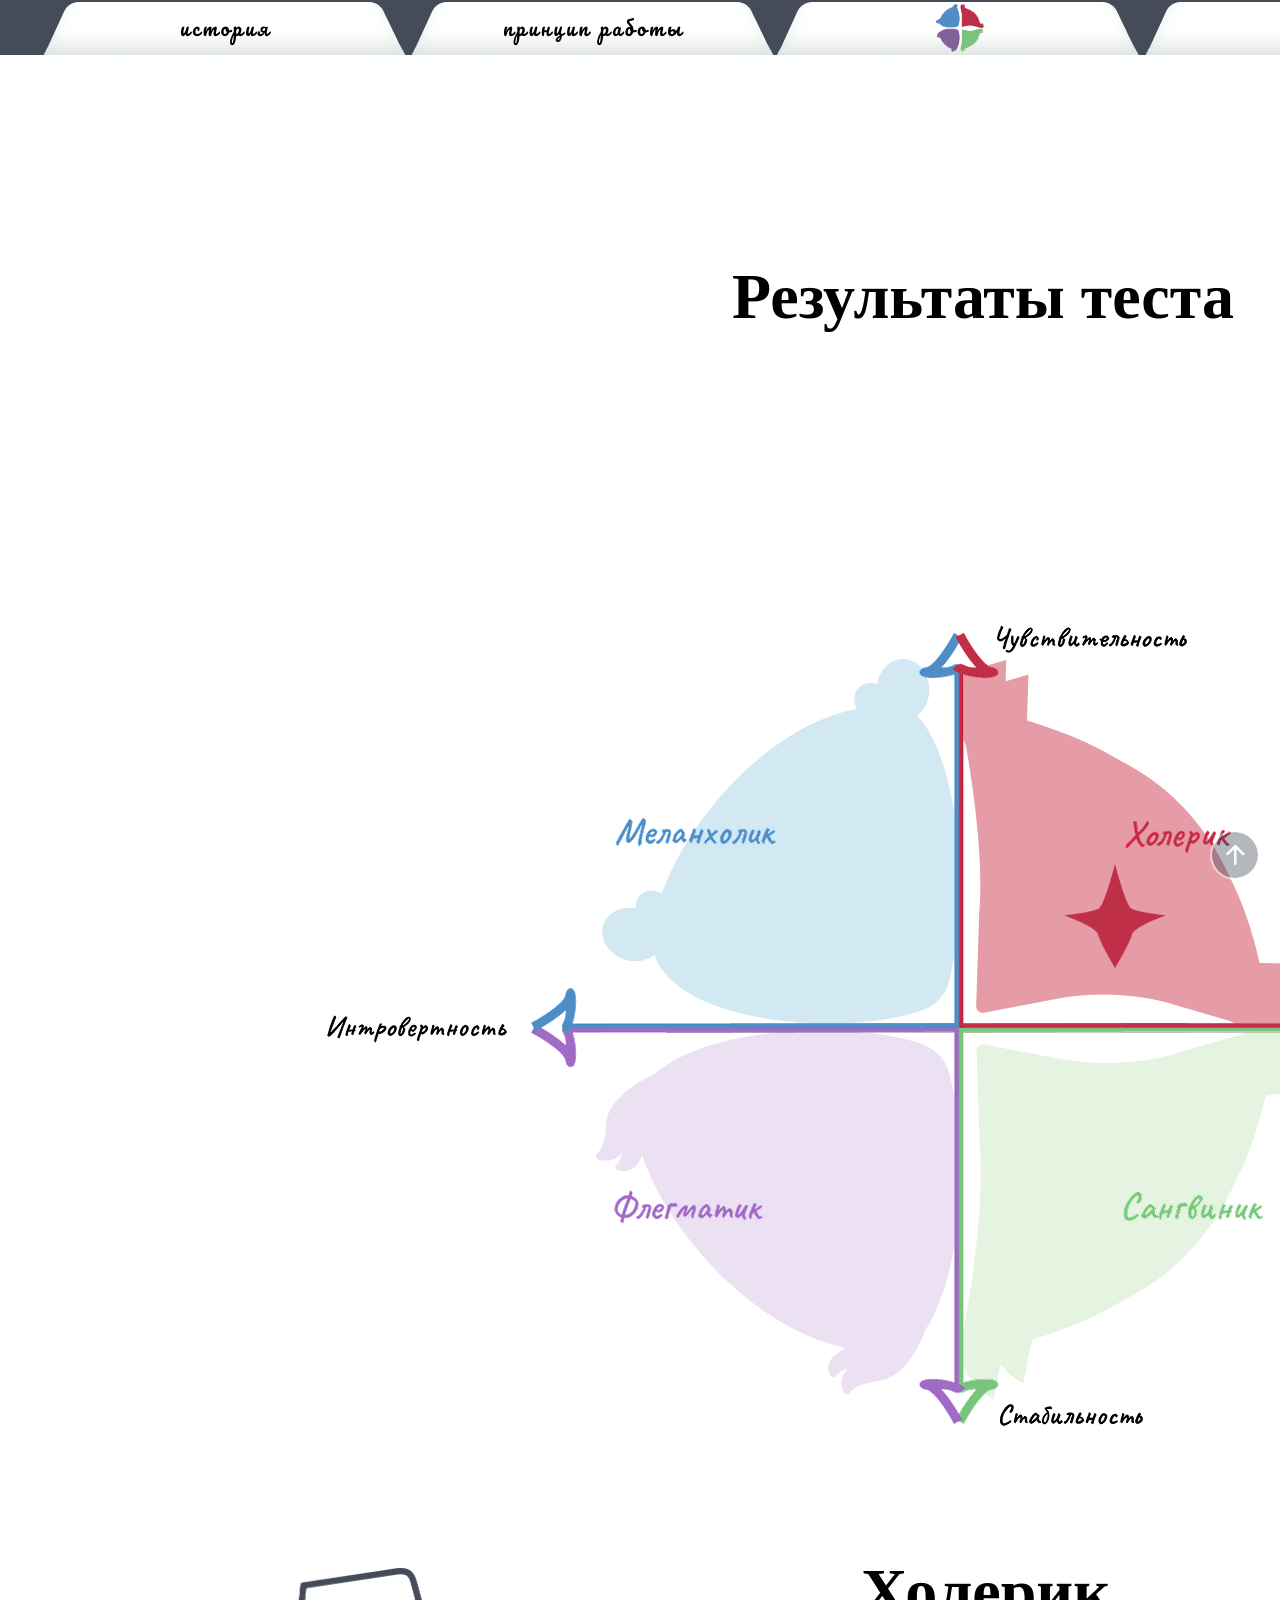
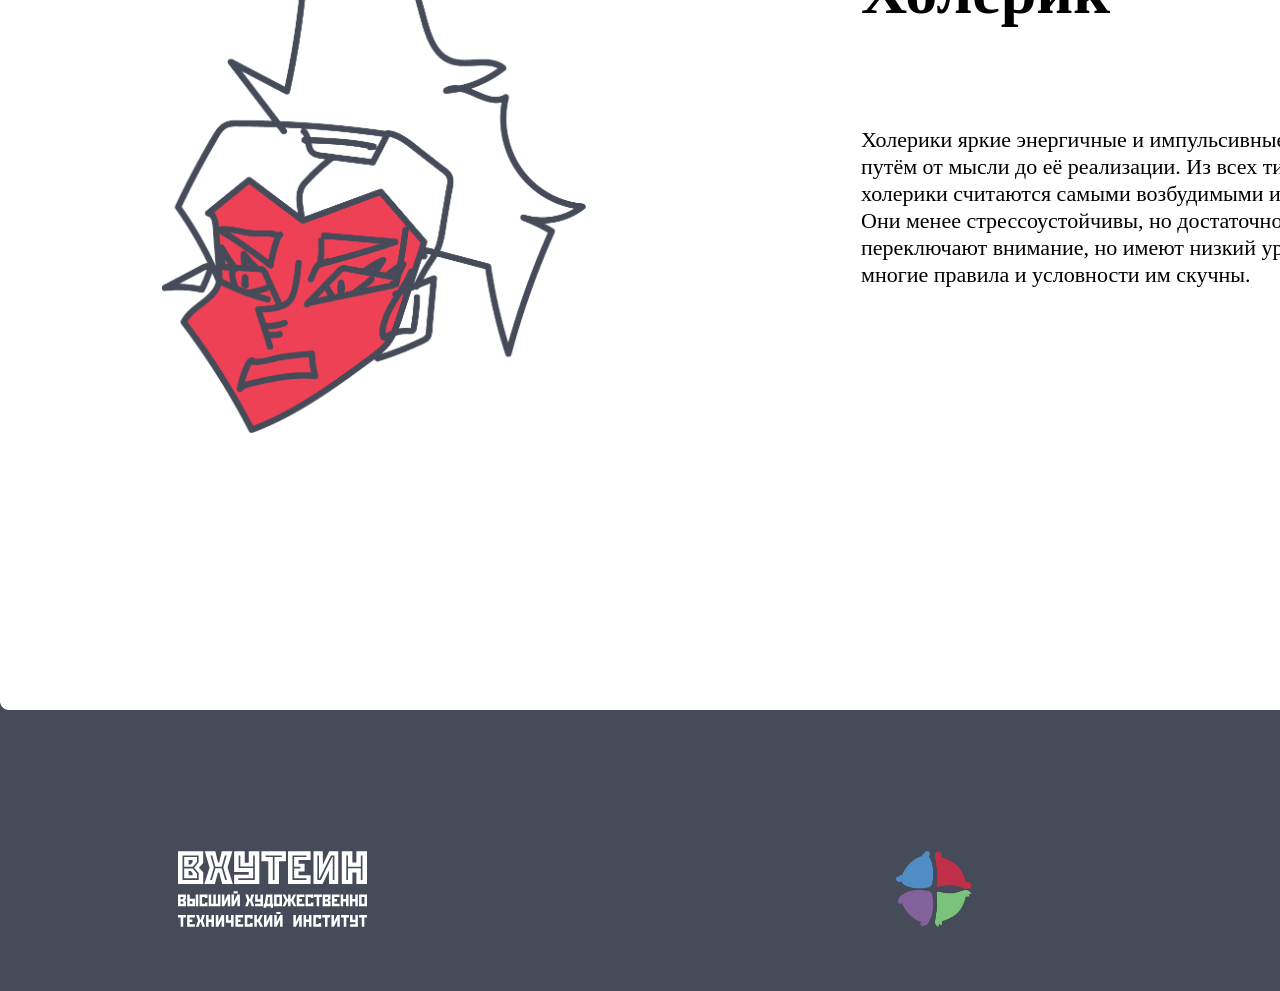
==== choleric.html @ 5d2c1278 "first commit" ====
<!doctype html>
<html>
<head>
<meta charset="utf-8">
<title>choleric</title>
	<link rel="stylesheet" href="cholericStyle.css">
	</head>
<body style="background-color: #FFFFFF;">
	  <style>
	 
		 
		  </style>
	
		
		
	 
	<img src="./Images/bg color3.png" id="imgFoto1" alt=""/>
<img src="./Images/фонфон1.png" id="imgFoto0" alt=""/>
<a href="index.html"><img src="./Images/p1 (1).png" id="imgFoto2" alt="Zoom" class="zoom-image"></a>
	<a href="index.html"><img src="./Images/tempp.png" id="imgFoto3" alt="Zoom" class="zoom-image"></a>

<a href="VkrHistory.html"><img src="./Images/история_папка (1).png" id="imgFoto4" alt="Zoom" class="zoom-image"></a>
<img src="./Images/принцип_папка (1).png" id="imgFoto5" alt="Zoom" class="zoom-image">
<a href="VkrTypes.html"><img src="./Images/типы_папка (1).png" id="imgFoto6" alt="Zoom" class="zoom-image"></a>
<a href="VkrTest.html"><img src="./Images/тест (1).png" id="imgFoto7" alt="Zoom" class="zoom-image"></a>
	<h2 id="text">Результаты теста</h2>
	
	<img src="./Images/схема1.png" id="imgFoto20" alt="Zoom" class="zoom-image3">
<img src="./Images/лицо холерик 2.png" id="imgFoto21" alt="Zoom" class="classname">
<img src="./Images/звезда1.png" id="imgFoto22" alt="Zoom" class="zoom-image2">

	<h3>Холерик</h3>
	<pre align="left"><h1>Холерики яркие энергичные и импульсивные люди, с коротким 
путём от мысли до её реализации. Из всех типов темперамента 
холерики считаются самыми возбудимыми и эмоциональными. 
Они менее стрессоустойчивы, но достаточно отходчивы и легко 
переключают внимание, но имеют низкий уровень самоконтроля, 
многие правила и условности им скучны.
</h1></pre>
	
	
	
	<a href="index.html"><img src="./Images/tempp.png" id="imgFoto32" alt="Zoom" class="zoom-image"></a>
	<a link href="https://www.vhutein.ru/"><img src="./Images/Logo VHUTEIN.svg" id="imgFoto33" alt=""/></a>
	<a link href="https://vk.com/vhutein?from=groups"><img src="./Images/LogoVk.svg" id="imgFoto34" alt=""/></a>
	<a link href="https://vk.com/vhutein?from=groups"><pre align="left"><h42>vk.com/vhutein</h42></pre></a>
<img src="./Images/Футер.png" id="imgFoto31" alt="Zoom" class="zoom-image5">
	
	<a href="#imgFoto3"><img src="./Images/вверх1.png" id="imgFoto44" alt="" class="zoom-image"></a>
</body>
</html>
---- cholericStyle.css ----
@charset "utf-8";
/* CSS Document */
* {
  padding: 0;
  margin: 0;
  box-sizing: border-box;
}
html {
  font-size: 40px;
  font-family: "Caveat", "Montserrat";
  scroll-behavior: smooth;
}
#imgFoto1 {
    position: absolute;
	width: 1905px;
  height: 2463px;
    left: 0px;
    top: 55px;
	z-index: 1;
}
#imgFoto0 {
    position: absolute;
	width: 1905px;
  height: 61px;
    left: 0px;
    top: 0px;
	z-index: -1;
}
#imgFoto2 {
    position: absolute;
	width: 364px;
  height: 60px;
    left: 776px;
    top: 2px;
	z-index: 0;
}
#imgFoto3 {
    position: absolute;
	width: 48px;
  height: 48.11px;
    left: 936px;
    top: 4px;
	z-index: 3;
}

#imgFoto4 {
    position: absolute;
	width: 367px;
  height: 60px;
    left: 41px;
    top: 2px;
	z-index: 0;
}
#imgFoto5 {
    position: absolute;
	width: 367px;
  height: 60px;
    left: 409px;
    top: 2px;
	z-index: 0;
}
#imgFoto6 {
    position: absolute;
	width: 367px;
  height: 60px;
    left: 1143px;
    top: 2px;
	z-index: 0;
}
#imgFoto7 {
    position: absolute;
	width: 367px;
  height: 60px;
    left: 1510px;
    top: 2px;
	z-index: 2;
}
#imgFoto20 {
    position: absolute;
	width: 1271px;
  height: 809px;
    left: 325px;
    top: 624px;
	z-index: 4;
}
#imgFoto21 {
    position: absolute;
	width: 426.62px;
  height: 465px;
    left: 159px;
    top: 1568px;
	z-index: 4;
}
#imgFoto22 {
    position: absolute;
	width: 102px;
  height: 103.88px;
    left: 1064.14px;
    top: 864.49px;
	z-index: 5;
}

#imgFoto31 {
    position: absolute;
	width: 1905px;
  height: 350px;
    left: 0px;
    top: 2241px;
	z-index: 2;
}
#imgFoto32 {
    position: absolute;
	width: 76px;
  height: 76px;
    left: 896px;
    top: 2451px;
	z-index: 4;
}
#imgFoto33 {
    position: absolute;
	width: 188.5px;
  height: 76px;
    left: 178px;
    top: 2451px;
	z-index: 4;
}
#imgFoto34 {
    position: absolute;
	width: 75px;
  height: 75px;
    left: 1480px;
    top: 2451px;
	z-index: 4;
}
#imgFoto44 {
    position: fixed;
	width: 50px;
  height: 50px;
    right: 20px;
    bottom: 20px;
	z-index: 5;
	opacity: 0.5;
	border: 2px solid white;
	border-radius: 50%;
}
h1
{
  font-size: 22px;
  font-family: 'Montserrat Alternates';
color: #00000;
	position: absolute;
	top: 1726px;
	left: 861px;
	letter-spacing: normal;
	z-index: 3;
	font-weight: normal;
	line-height: 27px;
}
h2
{
	font-size: 64px;
  font-family: Caveat;
color: #000000;
	position: absolute;
	top: 283px;
	left: 732px;
	letter-spacing: normal;
	z-index: 3;
	font-weight: -200;
	line-height: 27px;
	opacity: 1;
}
h3
{
	font-size: 64px;
  font-family: Caveat;
color: #000000;
	position: absolute;
	top: 1578px;
	left: 861px;
	letter-spacing: normal;
	z-index: 3;
	font-weight: -200;
	line-height: 27px;
	opacity: 1;
}
h42
{
  font-size: 36px;
  font-family: Caveat;
color: #FFFFFF;
	position: absolute;
	top: 2470px;
	left: 1580px;
	letter-spacing: normal;
	z-index: 3;
	font-weight: -200;
	line-height: 27px;
}

.zoom-image {
    /* Исходные стили */
    transition: transform 0.3s ease; /* Плавность перехода */
}

.zoom-image:hover {
    /* Стиль при наведении */
    transform: scale(1.07); /* Увеличить на 20% */
}
.zoom-image3 {
    /* Исходные стили */
    transition: transform 0.6s ease; /* Плавность перехода */
}

.zoom-image3:hover {
    /* Стиль при наведении */
    transform: scale(0.95); /* Увеличить на 20% */
}
.zoom-image2 {
    /* Исходные стили */
    transition: transform 0.3s ease; /* Плавность перехода */
}

.zoom-image2:hover {
    /* Стиль при наведении */
    transform: scale(1.11); /* Увеличить на 20% */
}

.opa1 {
    /* Исходные стили */
	opacity: 0.8;
    transition: opacity 0.3s ease; 
	transition: transform 0.3s ease;/* Плавность перехода */
}

.opa1:hover {
    /* Стиль при наведении */
    opacity: 0.6;
	transform: scale(1.05);/* Увеличить на 20% */
}

.zoom-image5 {
    /* Исходные стили */
    transition: transform 0.3s ease; /* Плавность перехода */
}

.zoom-image5:hover {
    /* Стиль при наведении */
    transform: scaleY(1.07); /* Увеличить на 20% */
}
.classname {
  animation-name: cssAnimation;
  animation-duration: 1s;
	animation-delay: 0s;
  animation-iteration-count: infinite;
  animation-timing-function: ease;
  animation-fill-mode: forwards;
	animation-play-state: running;
}
@keyframes cssAnimation {
  0% {
    transform: rotate(0deg);
	
  }
	20% {
    transform: rotate(10deg);
	
  }
	80% {
    transform: rotate(-10deg);
	
  }
	
  100% {
    transform: rotate(0deg);
	 
  }
}
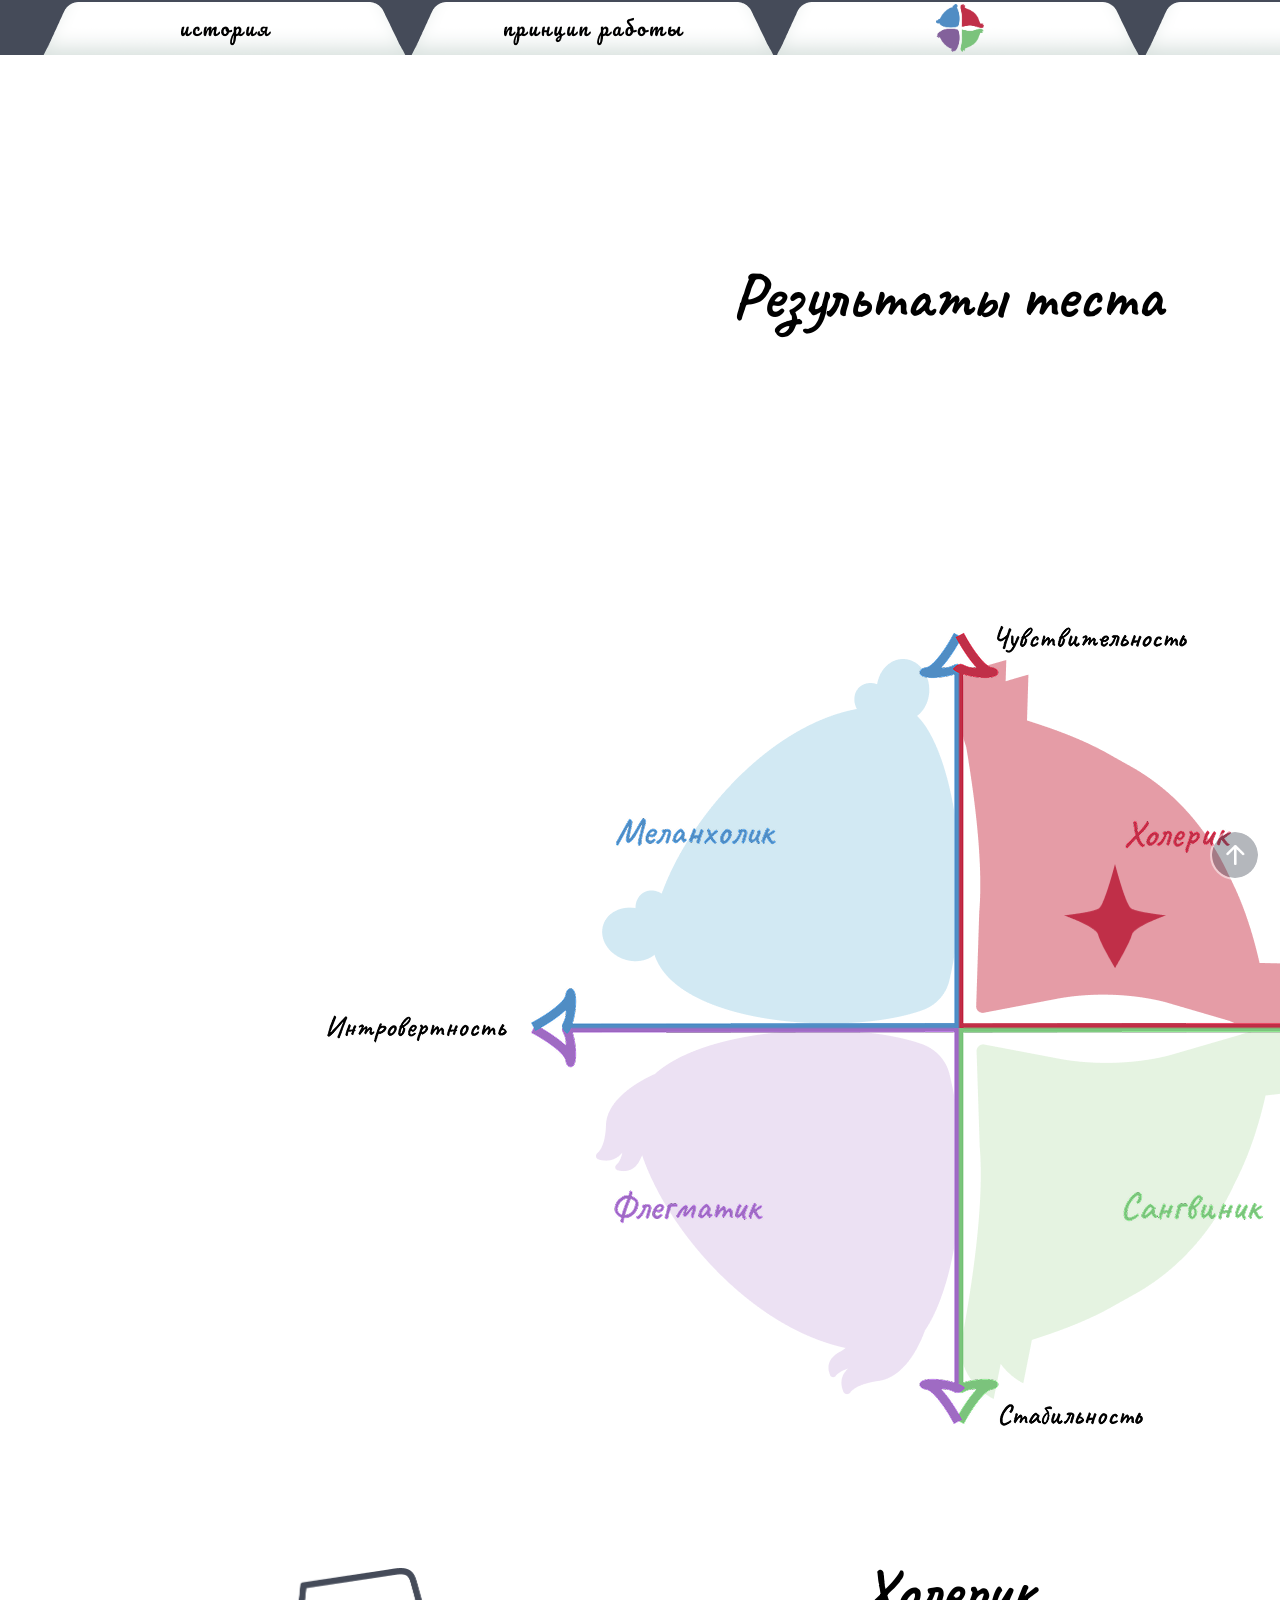
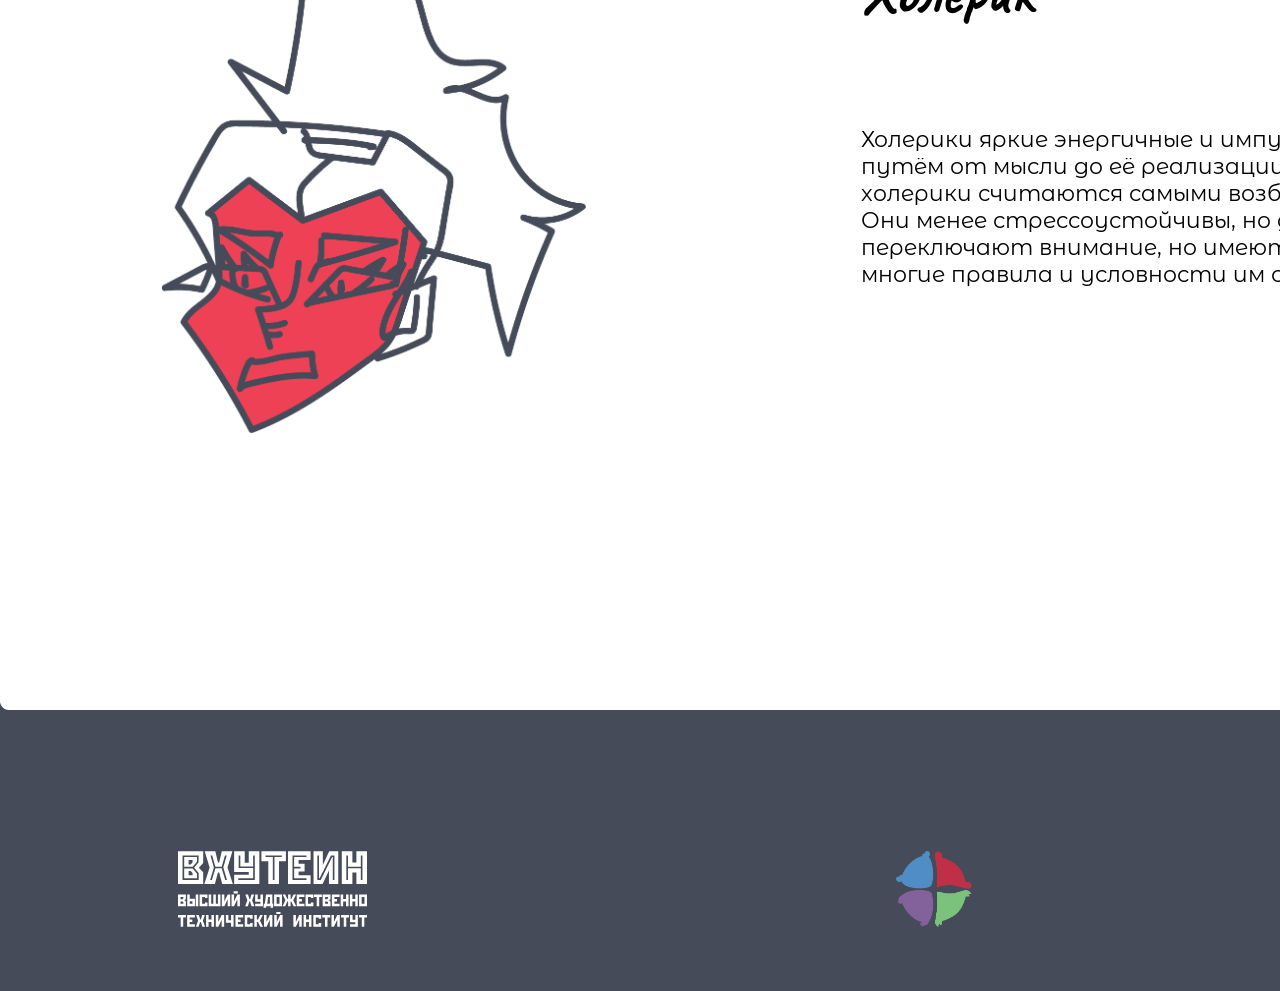
==== commit 3f23c84a: "fonts change" ====
--- a/choleric.html
+++ b/choleric.html
@@ -3,6 +3,9 @@
 <head>
 <meta charset="utf-8">
 <title>choleric</title>
+	<link href="https://fonts.googleapis.com/css2?family=Caveat:wght@700&display=swap" rel="stylesheet">
+<link href="https://fonts.googleapis.com/css2?family=Montserrat+Alternates:wght@400;700&display=swap" rel="stylesheet">
+	
 	<link rel="stylesheet" href="cholericStyle.css">
 	</head>
 <body style="background-color: #FFFFFF;">
--- a/cholericStyle.css
+++ b/cholericStyle.css
@@ -7,7 +7,7 @@
 }
 html {
   font-size: 40px;
-  font-family: "Caveat", "Montserrat";
+  font-family: "Caveat", 'Montserrat Alternates';
   scroll-behavior: smooth;
 }
 #imgFoto1 {
@@ -166,7 +166,7 @@
 	left: 732px;
 	letter-spacing: normal;
 	z-index: 3;
-	font-weight: -200;
+	font-weight: 700;
 	line-height: 27px;
 	opacity: 1;
 }
@@ -180,7 +180,7 @@
 	left: 861px;
 	letter-spacing: normal;
 	z-index: 3;
-	font-weight: -200;
+	font-weight: 700;
 	line-height: 27px;
 	opacity: 1;
 }
@@ -194,7 +194,7 @@
 	left: 1580px;
 	letter-spacing: normal;
 	z-index: 3;
-	font-weight: -200;
+	font-weight: 700;
 	line-height: 27px;
 }
 
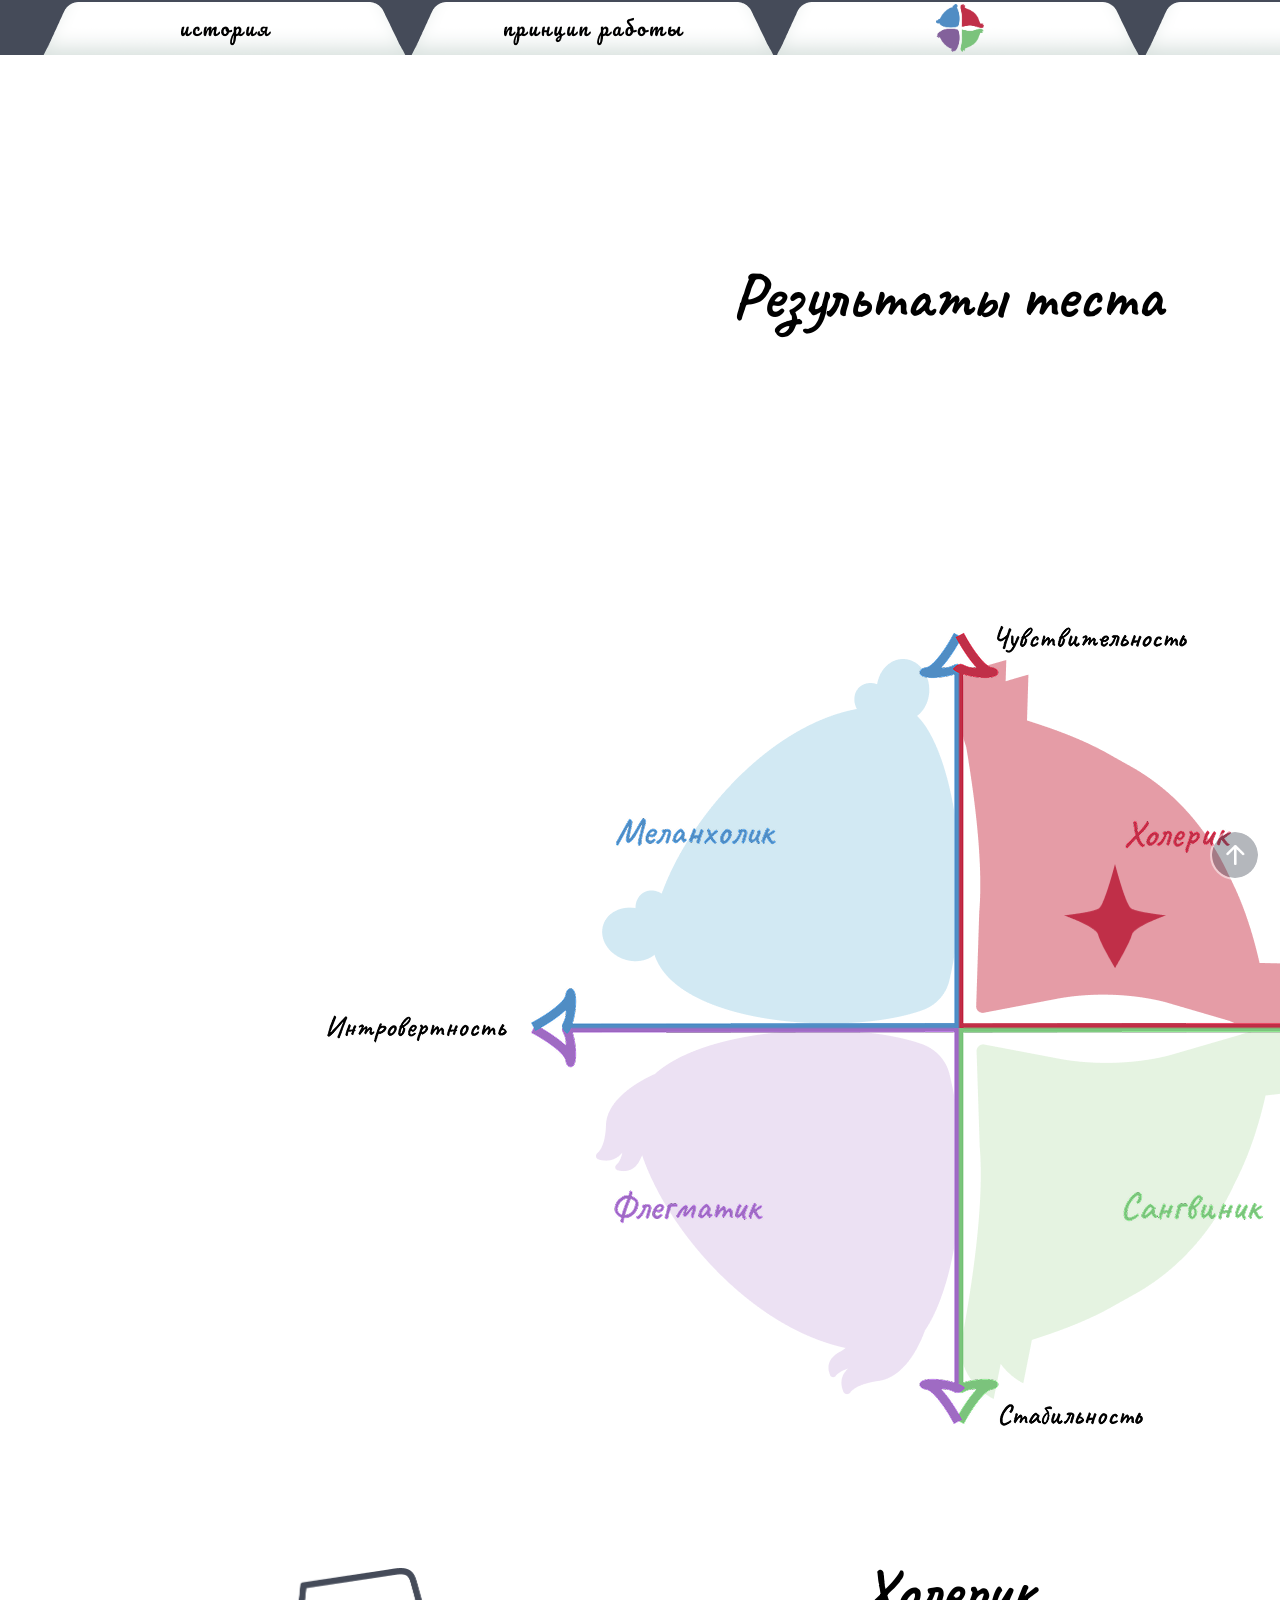
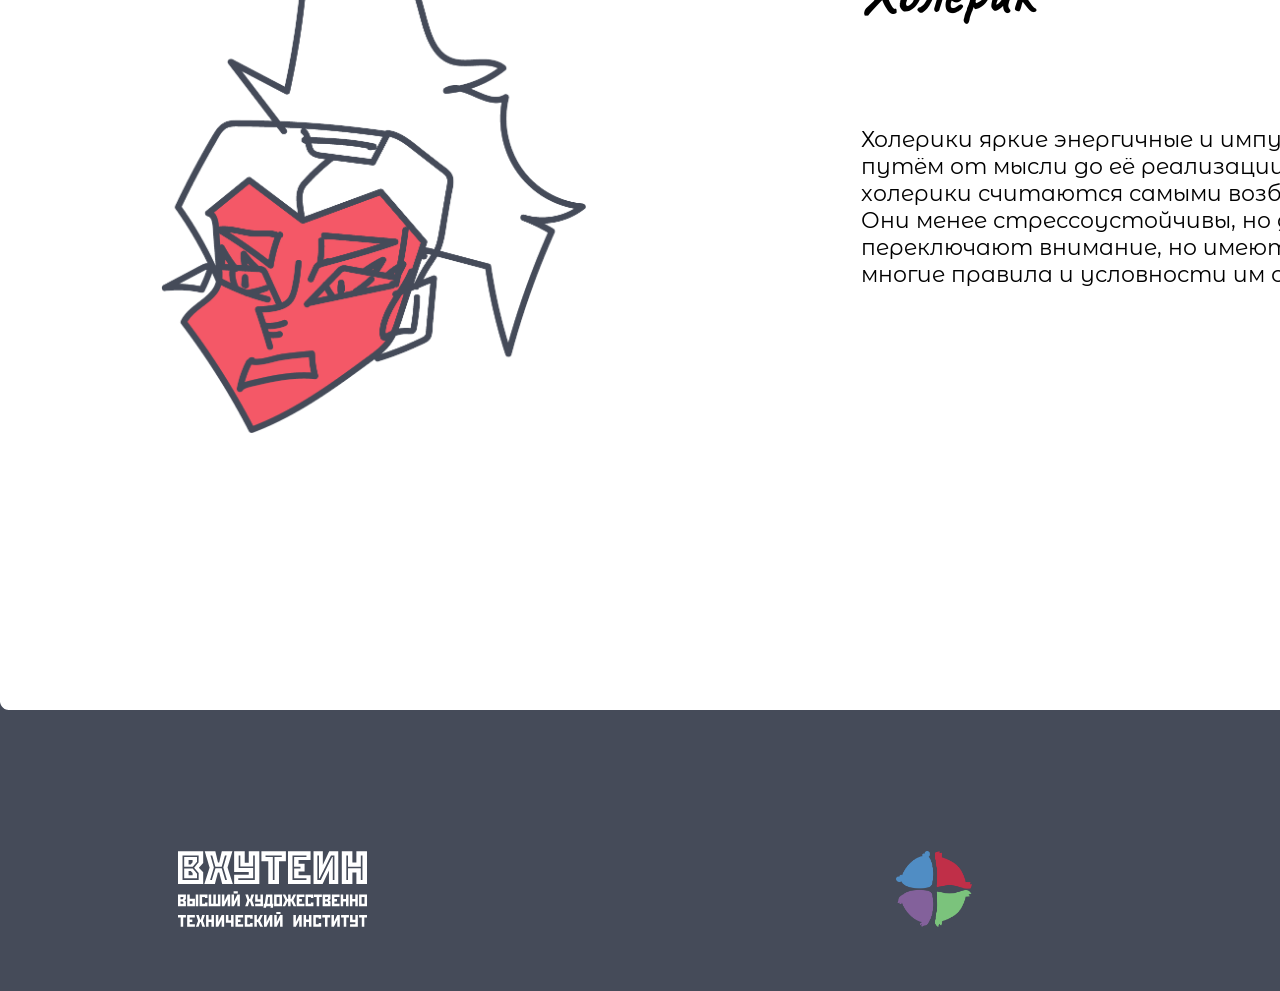
==== commit ad30218e: "pravki1" ====
--- a/choleric.html
+++ b/choleric.html
@@ -4,7 +4,7 @@
 <meta charset="utf-8">
 <title>choleric</title>
 	<link href="https://fonts.googleapis.com/css2?family=Caveat:wght@700&display=swap" rel="stylesheet">
-<link href="https://fonts.googleapis.com/css2?family=Montserrat+Alternates:wght@400;700&display=swap" rel="stylesheet">
+<link href="https://fonts.googleapis.com/css2?family=Montserrat+Alternates:wght@400;500;600;700;800;900&display=swap" rel="stylesheet">
 	
 	<link rel="stylesheet" href="cholericStyle.css">
 	</head>
@@ -26,10 +26,10 @@
 <img src="./Images/принцип_папка (1).png" id="imgFoto5" alt="Zoom" class="zoom-image">
 <a href="VkrTypes.html"><img src="./Images/типы_папка (1).png" id="imgFoto6" alt="Zoom" class="zoom-image"></a>
 <a href="VkrTest.html"><img src="./Images/тест (1).png" id="imgFoto7" alt="Zoom" class="zoom-image"></a>
-	<h2 id="text">Результаты теста</h2>
+	<pre align="left"><h2 id="text">Результаты теста</h2></pre>
 	
 	<img src="./Images/схема1.png" id="imgFoto20" alt="Zoom" class="zoom-image3">
-<img src="./Images/лицо холерик 2.png" id="imgFoto21" alt="Zoom" class="classname">
+<img src="./Images/лицо холерик светлый.png" id="imgFoto21" alt="Zoom" class="classname">
 <img src="./Images/звезда1.png" id="imgFoto22" alt="Zoom" class="zoom-image2">
 
 	<h3>Холерик</h3>
